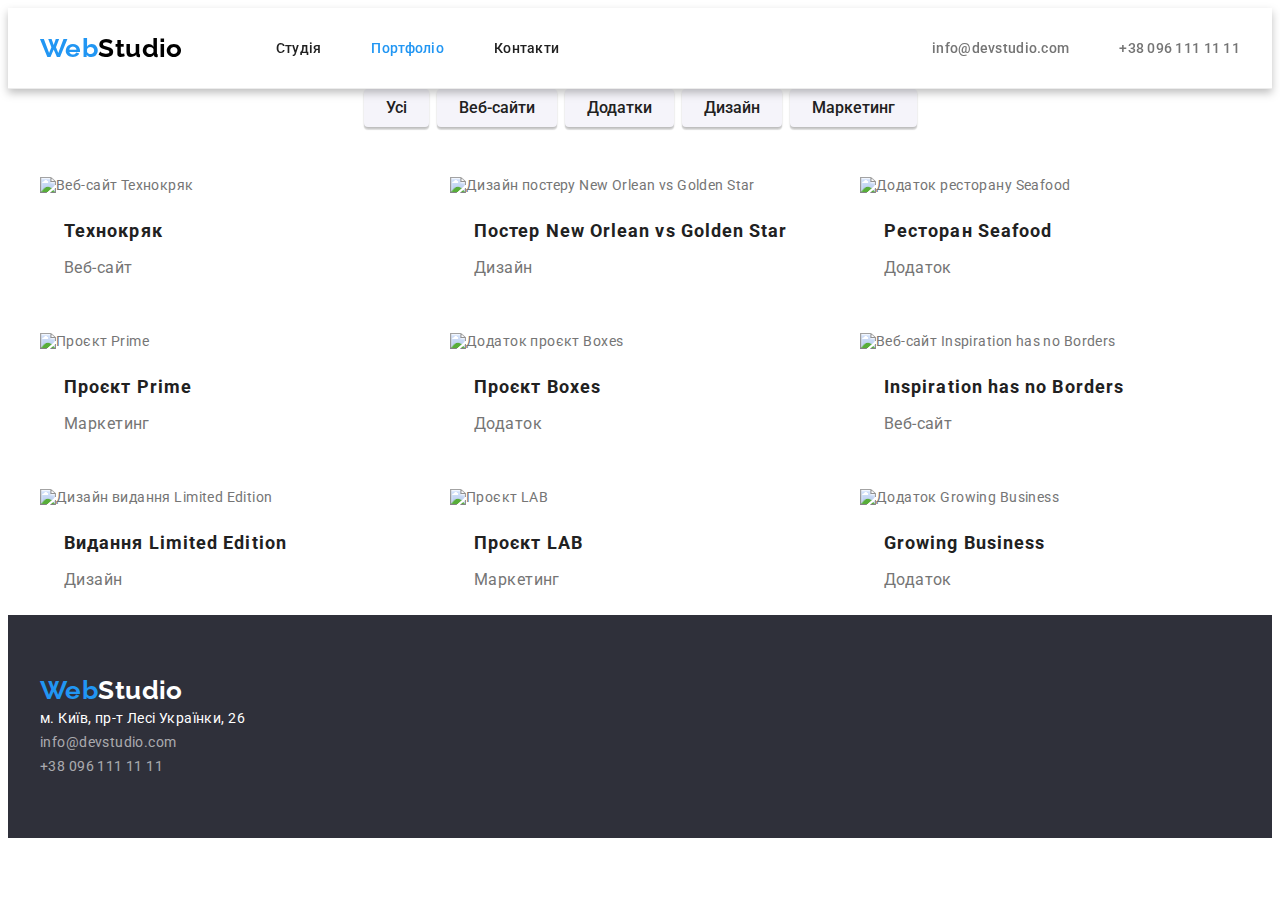
==== portfolio.html @ 8a335c9f "Create index.html" ====
<!DOCTYPE html>
<html lang="uk">
<head>
    <meta charset="UTF-8">
    <meta http-equiv="X-UA-Compatible" content="IE=edge">
    <meta name="viewport" content="width=device-width, initial-scale=1.0">
    <title>Портфоліо</title>
    <!-- Fonts -->
    <link rel="preconnect" href="https://fonts.googleapis.com" />
    <link rel="preconnect" href="https://fonts.gstatic.com" crossorigin />
    <link
      href="https://fonts.googleapis.com/css2?family=Raleway:wght@700&family=Roboto:wght@400;500;700;900&display=swap"
      rel="stylesheet"
    />
      <!-- Normalize -->
      <link rel="stylesheet" href="https://cdnjs.cloudflare.com/ajax/libs/modern-normalize/1.1.0/modern-normalize.min.css"
        integrity="sha512-wpPYUAdjBVSE4KJnH1VR1HeZfpl1ub8YT/NKx4PuQ5NmX2tKuGu6U/JRp5y+Y8XG2tV+wKQpNHVUX03MfMFn9Q=="
        crossorigin="anonymous" referrerpolicy="no-referrer" />
      <!-- Custom styles -->
    <link rel="stylesheet" href="./css/styles.css" />
<body>
  <!-- Шапка -->
<header class="header">
  <div class="header-container container">
<nav class="header-nav">
  <a href="./index.html" class="header-logo logo link">Web<span class="header-logo-second">Studio</span></a>
  <ul class="nav-list list">
    <li class="nav-item"><a href="./index.html" class="header-link nav link">Студія</a></li>
    <li class="nav-item"><a href="" class="header-link nav current link">Портфоліо</a></li>
    <li class="nav-item"><a href="" class="header-link nav link">Контакти</a></li>
  </ul>
</nav>
<ul class="contacts-list list">
  <li class="contacts-item"><a href="mailto:info@devstudio.com" class="header-link contact link">info@devstudio.com</a></li>
  <li class="contacts-item"><a href="tel:+380961111111" class="header-link contact link">+38 096 111 11 11</a></li>
</ul>
  </div>
</header>
  <main>
    <!-- Портфолio -->
   <section>
    <div class="container">
<h1 class="visually-hidden">Портфоліо</h1>
<ul class="filters-list list">
  <li class="filter-item"><button type="button" class="filter">Усі</button></li>
  <li class="filter-item"><button type="button" class="filter">Веб-сайти</button></li>
  <li class="filter-item"><button type="button" class="filter">Додатки</button></li>
  <li class="filter-item"><button type="button" class="filter">Дизайн</button></li>
  <li class="filter-item"><button type="button" class="filter">Маркетинг</button></li>
</ul>
<ul class="portfolio-list list">
  <li class="portfolio-item">
    <a href="" class="portfolio-link link">
      <img class="portfolio-img" src="./images/tehnokryak.jpg" alt="Веб-сайт Технокряк" width="370">
      <div class="portfolio-desc">
       <h2 class="portfolio-title">Технокряк</h2>
       <p class="portfolio-text">Веб-сайт</p>
      </div>
      
    </a>
  </li>
  <li class="portfolio-item">
    <a href="" class="portfolio-link link">
      <img class="portfolio-img" src="./images/poster-new-orlean.jpg" alt="Дизайн постеру New Orlean vs Golden Star" width="370">
      <div class="portfolio-desc">
        <h2 class="portfolio-title">Постер New Orlean vs Golden Star</h2>
        <p class="portfolio-text">Дизайн</p>
      </div>
      
    </a>
  </li>
  <li class="portfolio-item">
    <a href="" class="portfolio-link link">
      <img class="portfolio-img" src="./images/restaurant-seafood.jpg" alt="Додаток ресторану Seafood" width="370">
      <div class="portfolio-desc">
        <h2 class="portfolio-title">Ресторан Seafood</h2>
        <p class="portfolio-text">Додаток</p>
      </div>
      
    </a>
  </li>
  <li class="portfolio-item">
    <a href="" class="portfolio-link link">
      <img class="portfolio-img" src="./images/project-prime.jpg" alt="Проєкт Prime" width="370">
      <div class="portfolio-desc">
        <h2 class="portfolio-title">Проєкт Prime</h2>
        <p class="portfolio-text">Маркетинг</p>
      </div>
     
    </a>
  </li>
  <li class="portfolio-item">
    <a href="" class="portfolio-link link">
      <img class="portfolio-img" src="./images/project-boxes.jpg" alt="Додаток проєкт Boxes" width="370">
      <div class="portfolio-desc">
        <h2 class="portfolio-title">Проєкт Boxes</h2>
        <p class="portfolio-text">Додаток</p>
      </div>
     
    </a>
  </li>
  <li class="portfolio-item">
    <a href="" class="portfolio-link link">
      <img class="portfolio-img" src="./images/site-inspiration.jpg" alt="Веб-сайт Inspiration has no Borders" width="370">
      <div class="portfolio-desc">
        <h2 class="portfolio-title">Inspiration has no Borders</h2>
        <p class="portfolio-text">Веб-сайт</p>
      </div>
    </a>
  </li>
  <li class="portfolio-item">
    <a href="" class="portfolio-link link">
      <img class="portfolio-img" src="./images/press-limited-edition.jpg" alt="Дизайн видання Limited Edition" width="370">
      <div class="portfolio-desc">
        <h2 class="portfolio-title">Видання Limited Edition</h2>
        <p class="portfolio-text">Дизайн</p>
      </div>
      
    </a>
  </li>
  <li class="portfolio-item">
    <a href="" class="portfolio-link link">
      <img class="portfolio-img" src="./images/project-lab.jpg" alt="Проєкт LAB" width="370">
      <div class="portfolio-desc">
        <h2 class="portfolio-title">Проєкт LAB</h2>
        <p class="portfolio-text">Маркетинг</p>
      </div>
      
    </a>
  </li>
  <li class="portfolio-item">
    <a href="" class="portfolio-link link">
      <img class="portfolio-img" src="./images/app-growing-business.jpg" alt="Додаток Growing Business" width="370">
      <div class="portfolio-desc">
        <h2 class="portfolio-title">Growing Business</h2>
        <p class="portfolio-text">Додаток</p>
      </div>
      
    </a>
  </li>
</ul>
    </div>
    
   </section> 
  </main>
  <!-- Підвал -->
<footer class="footer">
  <div class="container">
<a href="./index.html" class="footer-logo logo link">Web<span class="footer-logo-second">Studio</span></a>
<address>
  <ul class="list">
    <li>
      <a href="https://goo.gl/maps/5q8pYB3vYGdETD7o6" target="_blank" rel="noopener noreferrer nofollow"
        class="footer-link address link">м. Київ, пр-т Лесі Українки, 26</a>
    </li>
    <li><a href="mailto:info@devstudio.com" class="footer-link link">info@devstudio.com</a></li>
    <li><a href="tel:+380961111111" class="footer-link link">+38 096 111 11 11</a></li>
  </ul>
</address>
  </div>
</footer>
</body>
</html>
---- css/styles.css ----
:root {
    --main-color: #757575;
    --title-color: #212121;
    --accent-color: #2196F3;
    --bg-color: #2F303A;
    --main-title-color: #FFFFFF;
    --team-bg-color: #F5F4FA;
}

body {
    font-family: 'Roboto', sans-serif;
    font-size: 14px;
    letter-spacing: 0.03em;
    color: var(--main-color);
    background-color: var(--main-title-color);
}
/* reset styles start */
h1,h2,h3,h4,h5,h6,p{
    margin: 0;
}

img{
    display: block;
}

.list {
    list-style: none;
    margin: 0;
    padding: 0;
}

.link {
    text-decoration: none;
}
/* reset styles end */

.container{
    width: 1200px;
    margin: 0 auto;
    padding: 0 15px;
    /* outline: 2px solid rebeccapurple;
    outline-offset: -2px; */
}

.section{
    padding-top: 94px;
    padding-bottom: 94px;
}

.section-title {
    margin-bottom: 50px;

    font-weight: 700;
    font-size: 36px;
    line-height: calc(42/36);
    text-align: center;
    color: var(--title-color);
}

.visually-hidden {
    position: absolute;
    width: 1px;
    height: 1px;
    margin: -1px;
    border: 0;
    padding: 0;

    white-space: nowrap;
    clip-path: inset(100%);
    clip: rect(0 0 0 0);
    overflow: hidden;
}

/* Шапка */
.header-container{
    display: flex;
    align-items: center;
}

.header {
    border-bottom: 1px solid #ECECEC;
    background-color: var(--main-title-color);

    filter: drop-shadow(0px 4px 4px rgba(0, 0, 0, 0.25));

}

.logo {
    font-family: 'Raleway', sans-serif;
    font-weight: 700;
    font-size: 26px;
    line-height: calc(31/26);
    color: var(--accent-color);
}

.header-logo{
margin-right: 93px; 
}

.header-logo-second {
    color: #000000;
}

.header-nav{
    display: flex;
    align-items: center;
    margin-right: auto;
}

.nav-list,
.contacts-list{
    display: flex;
    align-items: center;
}

.nav-item:not(:last-child),
.contacts-item:not(:last-child){
    margin-right: 50px;
}

.header-link {
    display: block;
    padding: 32px 0px;

    font-weight: 500;
    line-height: calc(16/14);
    letter-spacing: 0.02em;
}

.header-link.nav {
    color: var(--title-color);
}

.header-link.contact {
    color: var(--main-color);
}

.header-link:hover,
.header-link:focus,
.header-link.current {
    color: var(--accent-color);
}

/* Герой */

.hero {
    padding-top: 200px;
    padding-bottom: 200px;
    text-align: center;
    background-color: var(--bg-color);
}

.hero-title {
    margin-bottom: 30px;

    font-weight: 900;
    font-size: 44px;
    line-height: calc(60/44);
    text-align: center;
    letter-spacing: 0.06em;
    text-transform: uppercase;
    color: var(--main-title-color);
}

.button {
    border:0;
    border-radius: 4px;
    padding:10px 32px;

    font-family: inherit;
    font-weight: 700;
    font-size: 16px;
    line-height: calc(30/16);
    letter-spacing: 0.06em;
    cursor: pointer;
    color: var(--main-title-color);
    background-color: var(--accent-color);
}

.button:hover,
.button:focus {
    color: var(--accent-color);
    background-color: var(--main-title-color);
}

/* Особливості */
.qualities-list{
    display: flex;
}

.qualities-item:not(:last-child){
    margin-right: 30px;
}
.qualities-title {
    margin-bottom: 10px;

    font-weight: 700;
    font-size: 14px;
    line-height: calc(16/14);
    text-transform: uppercase;
    color: var(--title-color);
}

.qualities-text {
    line-height: calc(24/14);
}

/* Чим ми займаємося */
.about-list{
    display: flex;
    gap:30px;
}

/* Наша команда */
.team {
    background-color: var(--team-bg-color);
}

.team-list{
    display: flex;
    gap:30px;
}

.team-item {
    background-color: var(--main-title-color);
}

.team-img {
    margin-bottom: 30px;
}
.team-title {
    margin-bottom: 10px;

    font-weight: 500;
    font-size: 16px;
    text-align: center;
    line-height: calc(19/16);
    color: var(--title-color);
}

.team-text {
    margin-bottom: 30px;
    
    font-size: 16px;
    text-align: center;
    line-height: calc(19/16);
}

/* Підвал */
.footer {
    padding-top: 60px;
    padding-bottom: 60px;

    background-color: var(--bg-color);
}

.footer-logo {
    margin-bottom: 20px;
}

.footer-logo-second {
    color: var(--main-title-color);
}

.footer-link {
    line-height: calc(24/14);
    font-style: normal;
    color: rgba(255, 255, 255, 0.6);
}

.footer-link.address {
    color: var(--main-title-color);
}

.footer-link:hover,
.footer-link:focus {
    color: var(--accent-color);
}

/* Стилі portfolio.html */
.filters-list{
display: flex;
justify-content:center;
margin-bottom: 50px;
}

.filter {
    padding: 6px 22px;
    border:0;
    border-radius: 4px;

    font-family: inherit;
    font-weight: 500;
    font-size: 16px;
    line-height: calc(26/16);
    cursor: pointer;
    background-color: var(--team-bg-color);
    color: var(--title-color);
    
    box-shadow: 0px 3px 1px rgba(0, 0, 0, 0.1), 0px 1px 2px rgba(0, 0, 0, 0.08), 0px 2px 2px rgba(0, 0, 0, 0.12);

}

 .filter-item:not(:last-child) {
    margin-right: 8px;
} 

.filter:hover,
.filter:focus {
    background-color: var(--accent-color);
    color: var(--main-title-color);
}

.portfolio-list{
    display: flex;
    flex-wrap: wrap;
    gap:30px;
}

.portfolio-item {
   flex-basis: calc((100% - 30px * 2)/3);

    background-color: var(--main-title-color);
}

.portfolio-link {
    color: var(--main-color);
}

.portfolio-desc{
padding:20px 24px;
}

.portfolio-title {
    margin-bottom: 4px;

    font-weight: 700;
    font-size: 18px;
    line-height: calc(36/18);
    letter-spacing: 0.06em;
    color: var(--title-color);
}

.portfolio-text {
    font-size: 16px;
    line-height: calc(30/16);
}
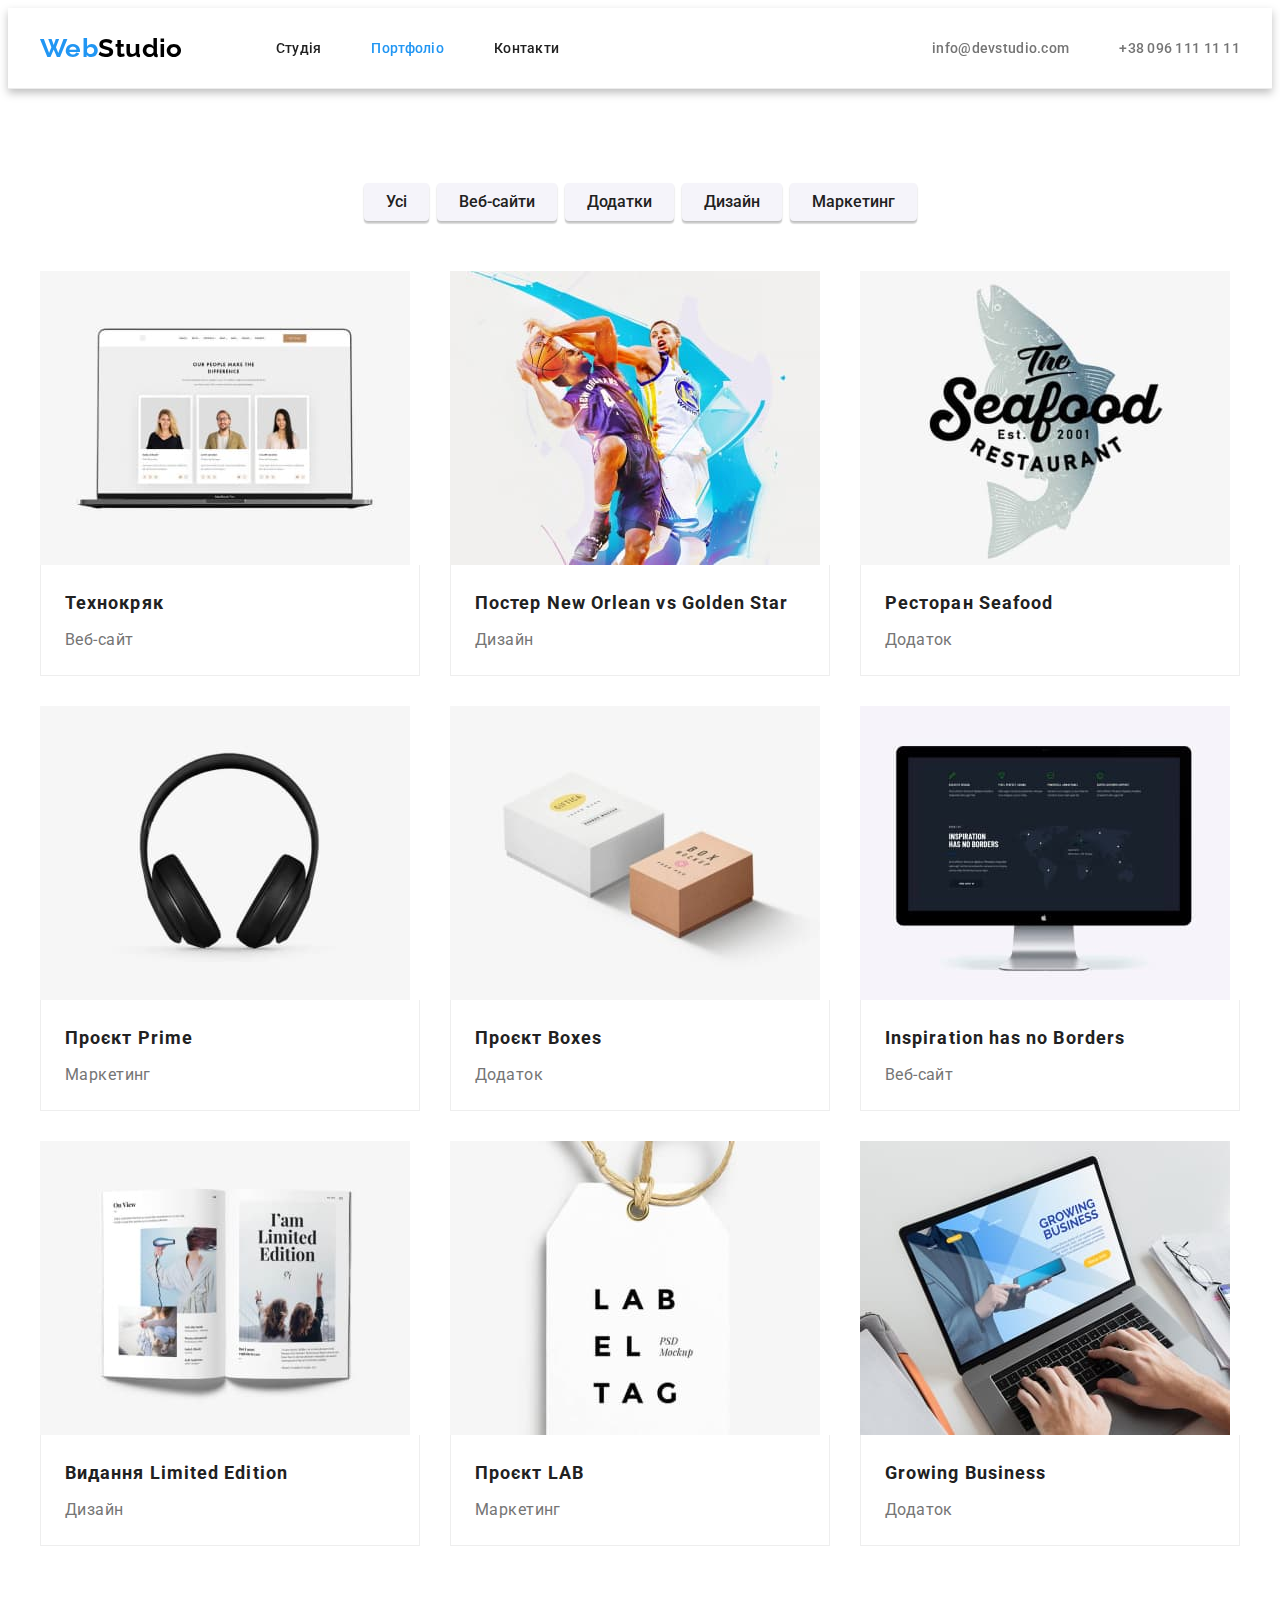
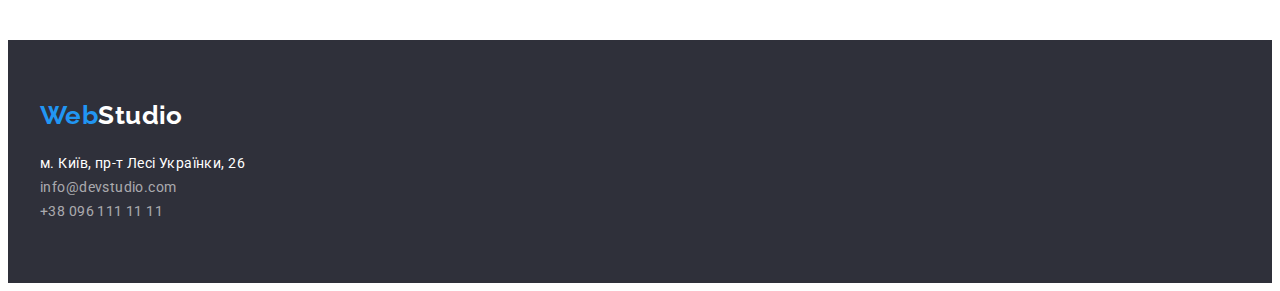
==== commit b1b13760: "Add styles" ====
--- a/portfolio.html
+++ b/portfolio.html
@@ -1,163 +1,171 @@
 <!DOCTYPE html>
 <html lang="uk">
+
 <head>
-    <meta charset="UTF-8">
-    <meta http-equiv="X-UA-Compatible" content="IE=edge">
-    <meta name="viewport" content="width=device-width, initial-scale=1.0">
-    <title>Портфоліо</title>
-    <!-- Fonts -->
-    <link rel="preconnect" href="https://fonts.googleapis.com" />
-    <link rel="preconnect" href="https://fonts.gstatic.com" crossorigin />
-    <link
-      href="https://fonts.googleapis.com/css2?family=Raleway:wght@700&family=Roboto:wght@400;500;700;900&display=swap"
-      rel="stylesheet"
-    />
-      <!-- Normalize -->
-      <link rel="stylesheet" href="https://cdnjs.cloudflare.com/ajax/libs/modern-normalize/1.1.0/modern-normalize.min.css"
-        integrity="sha512-wpPYUAdjBVSE4KJnH1VR1HeZfpl1ub8YT/NKx4PuQ5NmX2tKuGu6U/JRp5y+Y8XG2tV+wKQpNHVUX03MfMFn9Q=="
-        crossorigin="anonymous" referrerpolicy="no-referrer" />
-      <!-- Custom styles -->
-    <link rel="stylesheet" href="./css/styles.css" />
+  <meta charset="UTF-8">
+  <meta http-equiv="X-UA-Compatible" content="IE=edge">
+  <meta name="viewport" content="width=device-width, initial-scale=1.0">
+  <title>Портфоліо</title>
+  <!-- Fonts -->
+  <link rel="preconnect" href="https://fonts.googleapis.com" />
+  <link rel="preconnect" href="https://fonts.gstatic.com" crossorigin />
+  <link href="https://fonts.googleapis.com/css2?family=Raleway:wght@700&family=Roboto:wght@400;500;700;900&display=swap"
+    rel="stylesheet" />
+  <!-- Normalize -->
+  <link rel="stylesheet" href="https://cdnjs.cloudflare.com/ajax/libs/modern-normalize/1.1.0/modern-normalize.min.css"
+    integrity="sha512-wpPYUAdjBVSE4KJnH1VR1HeZfpl1ub8YT/NKx4PuQ5NmX2tKuGu6U/JRp5y+Y8XG2tV+wKQpNHVUX03MfMFn9Q=="
+    crossorigin="anonymous" referrerpolicy="no-referrer" />
+  <!-- Custom styles -->
+  <link rel="stylesheet" href="./css/styles.css" />
+
 <body>
   <!-- Шапка -->
-<header class="header">
-  <div class="header-container container">
-<nav class="header-nav">
-  <a href="./index.html" class="header-logo logo link">Web<span class="header-logo-second">Studio</span></a>
-  <ul class="nav-list list">
-    <li class="nav-item"><a href="./index.html" class="header-link nav link">Студія</a></li>
-    <li class="nav-item"><a href="" class="header-link nav current link">Портфоліо</a></li>
-    <li class="nav-item"><a href="" class="header-link nav link">Контакти</a></li>
-  </ul>
-</nav>
-<ul class="contacts-list list">
-  <li class="contacts-item"><a href="mailto:info@devstudio.com" class="header-link contact link">info@devstudio.com</a></li>
-  <li class="contacts-item"><a href="tel:+380961111111" class="header-link contact link">+38 096 111 11 11</a></li>
-</ul>
-  </div>
-</header>
+  <header class="header">
+    <div class="header-container container">
+      <nav class="header-nav">
+        <a href="./index.html" class="header-logo logo link">Web<span class="header-logo-second">Studio</span></a>
+        <ul class="nav-list list">
+          <li class="nav-item"><a href="./index.html" class="header-link nav link">Студія</a></li>
+          <li class="nav-item"><a href="" class="header-link nav current link">Портфоліо</a></li>
+          <li class="nav-item"><a href="" class="header-link nav link">Контакти</a></li>
+        </ul>
+      </nav>
+      <ul class="contacts-list list">
+        <li class="contacts-item"><a href="mailto:info@devstudio.com"
+            class="header-link contact link">info@devstudio.com</a></li>
+        <li class="contacts-item"><a href="tel:+380961111111" class="header-link contact link">+38 096 111 11 11</a>
+        </li>
+      </ul>
+    </div>
+  </header>
   <main>
     <!-- Портфолio -->
-   <section>
-    <div class="container">
-<h1 class="visually-hidden">Портфоліо</h1>
-<ul class="filters-list list">
-  <li class="filter-item"><button type="button" class="filter">Усі</button></li>
-  <li class="filter-item"><button type="button" class="filter">Веб-сайти</button></li>
-  <li class="filter-item"><button type="button" class="filter">Додатки</button></li>
-  <li class="filter-item"><button type="button" class="filter">Дизайн</button></li>
-  <li class="filter-item"><button type="button" class="filter">Маркетинг</button></li>
-</ul>
-<ul class="portfolio-list list">
-  <li class="portfolio-item">
-    <a href="" class="portfolio-link link">
-      <img class="portfolio-img" src="./images/tehnokryak.jpg" alt="Веб-сайт Технокряк" width="370">
-      <div class="portfolio-desc">
-       <h2 class="portfolio-title">Технокряк</h2>
-       <p class="portfolio-text">Веб-сайт</p>
+    <section class="section">
+      <div class="container">
+        <h1 class="visually-hidden">Портфоліо</h1>
+        <ul class="filters-list list">
+          <li class="filter-item"><button type="button" class="filter">Усі</button></li>
+          <li class="filter-item"><button type="button" class="filter">Веб-сайти</button></li>
+          <li class="filter-item"><button type="button" class="filter">Додатки</button></li>
+          <li class="filter-item"><button type="button" class="filter">Дизайн</button></li>
+          <li class="filter-item"><button type="button" class="filter">Маркетинг</button></li>
+        </ul>
+        <ul class="portfolio-list list">
+          <li class="portfolio-item">
+            <a href="" class="portfolio-link link">
+              <img class="portfolio-img" src="./images/tehnokryak.jpg" alt="Веб-сайт Технокряк" width="370">
+              <div class="portfolio-desc">
+                <h2 class="portfolio-title">Технокряк</h2>
+                <p class="portfolio-text">Веб-сайт</p>
+              </div>
+
+            </a>
+          </li>
+          <li class="portfolio-item">
+            <a href="" class="portfolio-link link">
+              <img class="portfolio-img" src="./images/poster-new-orlean.jpg"
+                alt="Дизайн постеру New Orlean vs Golden Star" width="370">
+              <div class="portfolio-desc">
+                <h2 class="portfolio-title">Постер New Orlean vs Golden Star</h2>
+                <p class="portfolio-text">Дизайн</p>
+              </div>
+
+            </a>
+          </li>
+          <li class="portfolio-item">
+            <a href="" class="portfolio-link link">
+              <img class="portfolio-img" src="./images/restaurant-seafood.jpg" alt="Додаток ресторану Seafood"
+                width="370">
+              <div class="portfolio-desc">
+                <h2 class="portfolio-title">Ресторан Seafood</h2>
+                <p class="portfolio-text">Додаток</p>
+              </div>
+
+            </a>
+          </li>
+          <li class="portfolio-item">
+            <a href="" class="portfolio-link link">
+              <img class="portfolio-img" src="./images/project-prime.jpg" alt="Проєкт Prime" width="370">
+              <div class="portfolio-desc">
+                <h2 class="portfolio-title">Проєкт Prime</h2>
+                <p class="portfolio-text">Маркетинг</p>
+              </div>
+
+            </a>
+          </li>
+          <li class="portfolio-item">
+            <a href="" class="portfolio-link link">
+              <img class="portfolio-img" src="./images/project-boxes.jpg" alt="Додаток проєкт Boxes" width="370">
+              <div class="portfolio-desc">
+                <h2 class="portfolio-title">Проєкт Boxes</h2>
+                <p class="portfolio-text">Додаток</p>
+              </div>
+
+            </a>
+          </li>
+          <li class="portfolio-item">
+            <a href="" class="portfolio-link link">
+              <img class="portfolio-img" src="./images/site-inspiration.jpg" alt="Веб-сайт Inspiration has no Borders"
+                width="370">
+              <div class="portfolio-desc">
+                <h2 class="portfolio-title">Inspiration has no Borders</h2>
+                <p class="portfolio-text">Веб-сайт</p>
+              </div>
+            </a>
+          </li>
+          <li class="portfolio-item">
+            <a href="" class="portfolio-link link">
+              <img class="portfolio-img" src="./images/press-limited-edition.jpg" alt="Дизайн видання Limited Edition"
+                width="370">
+              <div class="portfolio-desc">
+                <h2 class="portfolio-title">Видання Limited Edition</h2>
+                <p class="portfolio-text">Дизайн</p>
+              </div>
+
+            </a>
+          </li>
+          <li class="portfolio-item">
+            <a href="" class="portfolio-link link">
+              <img class="portfolio-img" src="./images/project-lab.jpg" alt="Проєкт LAB" width="370">
+              <div class="portfolio-desc">
+                <h2 class="portfolio-title">Проєкт LAB</h2>
+                <p class="portfolio-text">Маркетинг</p>
+              </div>
+
+            </a>
+          </li>
+          <li class="portfolio-item">
+            <a href="" class="portfolio-link link">
+              <img class="portfolio-img" src="./images/app-growing-business.jpg" alt="Додаток Growing Business"
+                width="370">
+              <div class="portfolio-desc">
+                <h2 class="portfolio-title">Growing Business</h2>
+                <p class="portfolio-text">Додаток</p>
+              </div>
+
+            </a>
+          </li>
+        </ul>
       </div>
-      
-    </a>
-  </li>
-  <li class="portfolio-item">
-    <a href="" class="portfolio-link link">
-      <img class="portfolio-img" src="./images/poster-new-orlean.jpg" alt="Дизайн постеру New Orlean vs Golden Star" width="370">
-      <div class="portfolio-desc">
-        <h2 class="portfolio-title">Постер New Orlean vs Golden Star</h2>
-        <p class="portfolio-text">Дизайн</p>
-      </div>
-      
-    </a>
-  </li>
-  <li class="portfolio-item">
-    <a href="" class="portfolio-link link">
-      <img class="portfolio-img" src="./images/restaurant-seafood.jpg" alt="Додаток ресторану Seafood" width="370">
-      <div class="portfolio-desc">
-        <h2 class="portfolio-title">Ресторан Seafood</h2>
-        <p class="portfolio-text">Додаток</p>
-      </div>
-      
-    </a>
-  </li>
-  <li class="portfolio-item">
-    <a href="" class="portfolio-link link">
-      <img class="portfolio-img" src="./images/project-prime.jpg" alt="Проєкт Prime" width="370">
-      <div class="portfolio-desc">
-        <h2 class="portfolio-title">Проєкт Prime</h2>
-        <p class="portfolio-text">Маркетинг</p>
-      </div>
-     
-    </a>
-  </li>
-  <li class="portfolio-item">
-    <a href="" class="portfolio-link link">
-      <img class="portfolio-img" src="./images/project-boxes.jpg" alt="Додаток проєкт Boxes" width="370">
-      <div class="portfolio-desc">
-        <h2 class="portfolio-title">Проєкт Boxes</h2>
-        <p class="portfolio-text">Додаток</p>
-      </div>
-     
-    </a>
-  </li>
-  <li class="portfolio-item">
-    <a href="" class="portfolio-link link">
-      <img class="portfolio-img" src="./images/site-inspiration.jpg" alt="Веб-сайт Inspiration has no Borders" width="370">
-      <div class="portfolio-desc">
-        <h2 class="portfolio-title">Inspiration has no Borders</h2>
-        <p class="portfolio-text">Веб-сайт</p>
-      </div>
-    </a>
-  </li>
-  <li class="portfolio-item">
-    <a href="" class="portfolio-link link">
-      <img class="portfolio-img" src="./images/press-limited-edition.jpg" alt="Дизайн видання Limited Edition" width="370">
-      <div class="portfolio-desc">
-        <h2 class="portfolio-title">Видання Limited Edition</h2>
-        <p class="portfolio-text">Дизайн</p>
-      </div>
-      
-    </a>
-  </li>
-  <li class="portfolio-item">
-    <a href="" class="portfolio-link link">
-      <img class="portfolio-img" src="./images/project-lab.jpg" alt="Проєкт LAB" width="370">
-      <div class="portfolio-desc">
-        <h2 class="portfolio-title">Проєкт LAB</h2>
-        <p class="portfolio-text">Маркетинг</p>
-      </div>
-      
-    </a>
-  </li>
-  <li class="portfolio-item">
-    <a href="" class="portfolio-link link">
-      <img class="portfolio-img" src="./images/app-growing-business.jpg" alt="Додаток Growing Business" width="370">
-      <div class="portfolio-desc">
-        <h2 class="portfolio-title">Growing Business</h2>
-        <p class="portfolio-text">Додаток</p>
-      </div>
-      
-    </a>
-  </li>
-</ul>
-    </div>
-    
-   </section> 
+
+    </section>
   </main>
   <!-- Підвал -->
-<footer class="footer">
-  <div class="container">
-<a href="./index.html" class="footer-logo logo link">Web<span class="footer-logo-second">Studio</span></a>
-<address>
-  <ul class="list">
-    <li>
-      <a href="https://goo.gl/maps/5q8pYB3vYGdETD7o6" target="_blank" rel="noopener noreferrer nofollow"
-        class="footer-link address link">м. Київ, пр-т Лесі Українки, 26</a>
-    </li>
-    <li><a href="mailto:info@devstudio.com" class="footer-link link">info@devstudio.com</a></li>
-    <li><a href="tel:+380961111111" class="footer-link link">+38 096 111 11 11</a></li>
-  </ul>
-</address>
-  </div>
-</footer>
+  <footer class="footer">
+    <div class="container">
+      <a href="./index.html" class="footer-logo logo link">Web<span class="footer-logo-second">Studio</span></a>
+      <address>
+        <ul class="list">
+          <li>
+            <a href="https://goo.gl/maps/5q8pYB3vYGdETD7o6" target="_blank" rel="noopener noreferrer nofollow"
+              class="footer-link address link">м. Київ, пр-т Лесі Українки, 26</a>
+          </li>
+          <li><a href="mailto:info@devstudio.com" class="footer-link link">info@devstudio.com</a></li>
+          <li><a href="tel:+380961111111" class="footer-link link">+38 096 111 11 11</a></li>
+        </ul>
+      </address>
+    </div>
+  </footer>
 </body>
+
 </html>--- a/css/styles.css
+++ b/css/styles.css
@@ -14,12 +14,19 @@
     color: var(--main-color);
     background-color: var(--main-title-color);
 }
+
 /* reset styles start */
-h1,h2,h3,h4,h5,h6,p{
+h1,
+h2,
+h3,
+h4,
+h5,
+h6,
+p {
     margin: 0;
 }
 
-img{
+img {
     display: block;
 }
 
@@ -32,9 +39,10 @@
 .link {
     text-decoration: none;
 }
+
 /* reset styles end */
 
-.container{
+.container {
     width: 1200px;
     margin: 0 auto;
     padding: 0 15px;
@@ -42,7 +50,7 @@
     outline-offset: -2px; */
 }
 
-.section{
+.section {
     padding-top: 94px;
     padding-bottom: 94px;
 }
@@ -72,7 +80,7 @@
 }
 
 /* Шапка */
-.header-container{
+.header-container {
     display: flex;
     align-items: center;
 }
@@ -93,28 +101,28 @@
     color: var(--accent-color);
 }
 
-.header-logo{
-margin-right: 93px; 
+.header-logo {
+    margin-right: 93px;
 }
 
 .header-logo-second {
     color: #000000;
 }
 
-.header-nav{
+.header-nav {
     display: flex;
     align-items: center;
     margin-right: auto;
 }
 
 .nav-list,
-.contacts-list{
+.contacts-list {
     display: flex;
     align-items: center;
 }
 
 .nav-item:not(:last-child),
-.contacts-item:not(:last-child){
+.contacts-item:not(:last-child) {
     margin-right: 50px;
 }
 
@@ -163,9 +171,9 @@
 }
 
 .button {
-    border:0;
+    border: 0;
     border-radius: 4px;
-    padding:10px 32px;
+    padding: 10px 32px;
 
     font-family: inherit;
     font-weight: 700;
@@ -184,13 +192,14 @@
 }
 
 /* Особливості */
-.qualities-list{
-    display: flex;
-}
-
-.qualities-item:not(:last-child){
+.qualities-list {
+    display: flex;
+}
+
+.qualities-item:not(:last-child) {
     margin-right: 30px;
 }
+
 .qualities-title {
     margin-bottom: 10px;
 
@@ -206,9 +215,9 @@
 }
 
 /* Чим ми займаємося */
-.about-list{
-    display: flex;
-    gap:30px;
+.about-list {
+    display: flex;
+    gap: 30px;
 }
 
 /* Наша команда */
@@ -216,9 +225,9 @@
     background-color: var(--team-bg-color);
 }
 
-.team-list{
-    display: flex;
-    gap:30px;
+.team-list {
+    display: flex;
+    gap: 30px;
 }
 
 .team-item {
@@ -228,6 +237,7 @@
 .team-img {
     margin-bottom: 30px;
 }
+
 .team-title {
     margin-bottom: 10px;
 
@@ -240,7 +250,7 @@
 
 .team-text {
     margin-bottom: 30px;
-    
+
     font-size: 16px;
     text-align: center;
     line-height: calc(19/16);
@@ -255,6 +265,7 @@
 }
 
 .footer-logo {
+    display: block;
     margin-bottom: 20px;
 }
 
@@ -278,15 +289,15 @@
 }
 
 /* Стилі portfolio.html */
-.filters-list{
-display: flex;
-justify-content:center;
-margin-bottom: 50px;
+.filters-list {
+    display: flex;
+    justify-content: center;
+    margin-bottom: 50px;
 }
 
 .filter {
     padding: 6px 22px;
-    border:0;
+    border: 0;
     border-radius: 4px;
 
     font-family: inherit;
@@ -296,14 +307,14 @@
     cursor: pointer;
     background-color: var(--team-bg-color);
     color: var(--title-color);
-    
+
     box-shadow: 0px 3px 1px rgba(0, 0, 0, 0.1), 0px 1px 2px rgba(0, 0, 0, 0.08), 0px 2px 2px rgba(0, 0, 0, 0.12);
 
 }
 
- .filter-item:not(:last-child) {
+.filter-item:not(:last-child) {
     margin-right: 8px;
-} 
+}
 
 .filter:hover,
 .filter:focus {
@@ -311,14 +322,14 @@
     color: var(--main-title-color);
 }
 
-.portfolio-list{
+.portfolio-list {
     display: flex;
     flex-wrap: wrap;
-    gap:30px;
+    gap: 30px;
 }
 
 .portfolio-item {
-   flex-basis: calc((100% - 30px * 2)/3);
+    flex-basis: calc((100% - 30px * 2)/3);
 
     background-color: var(--main-title-color);
 }
@@ -327,8 +338,11 @@
     color: var(--main-color);
 }
 
-.portfolio-desc{
-padding:20px 24px;
+.portfolio-desc {
+    padding: 20px 24px;
+    border-bottom: 1px solid #EEEEEE;
+    border-left: 1px solid #EEEEEE;
+    border-right: 1px solid #EEEEEE;
 }
 
 .portfolio-title {
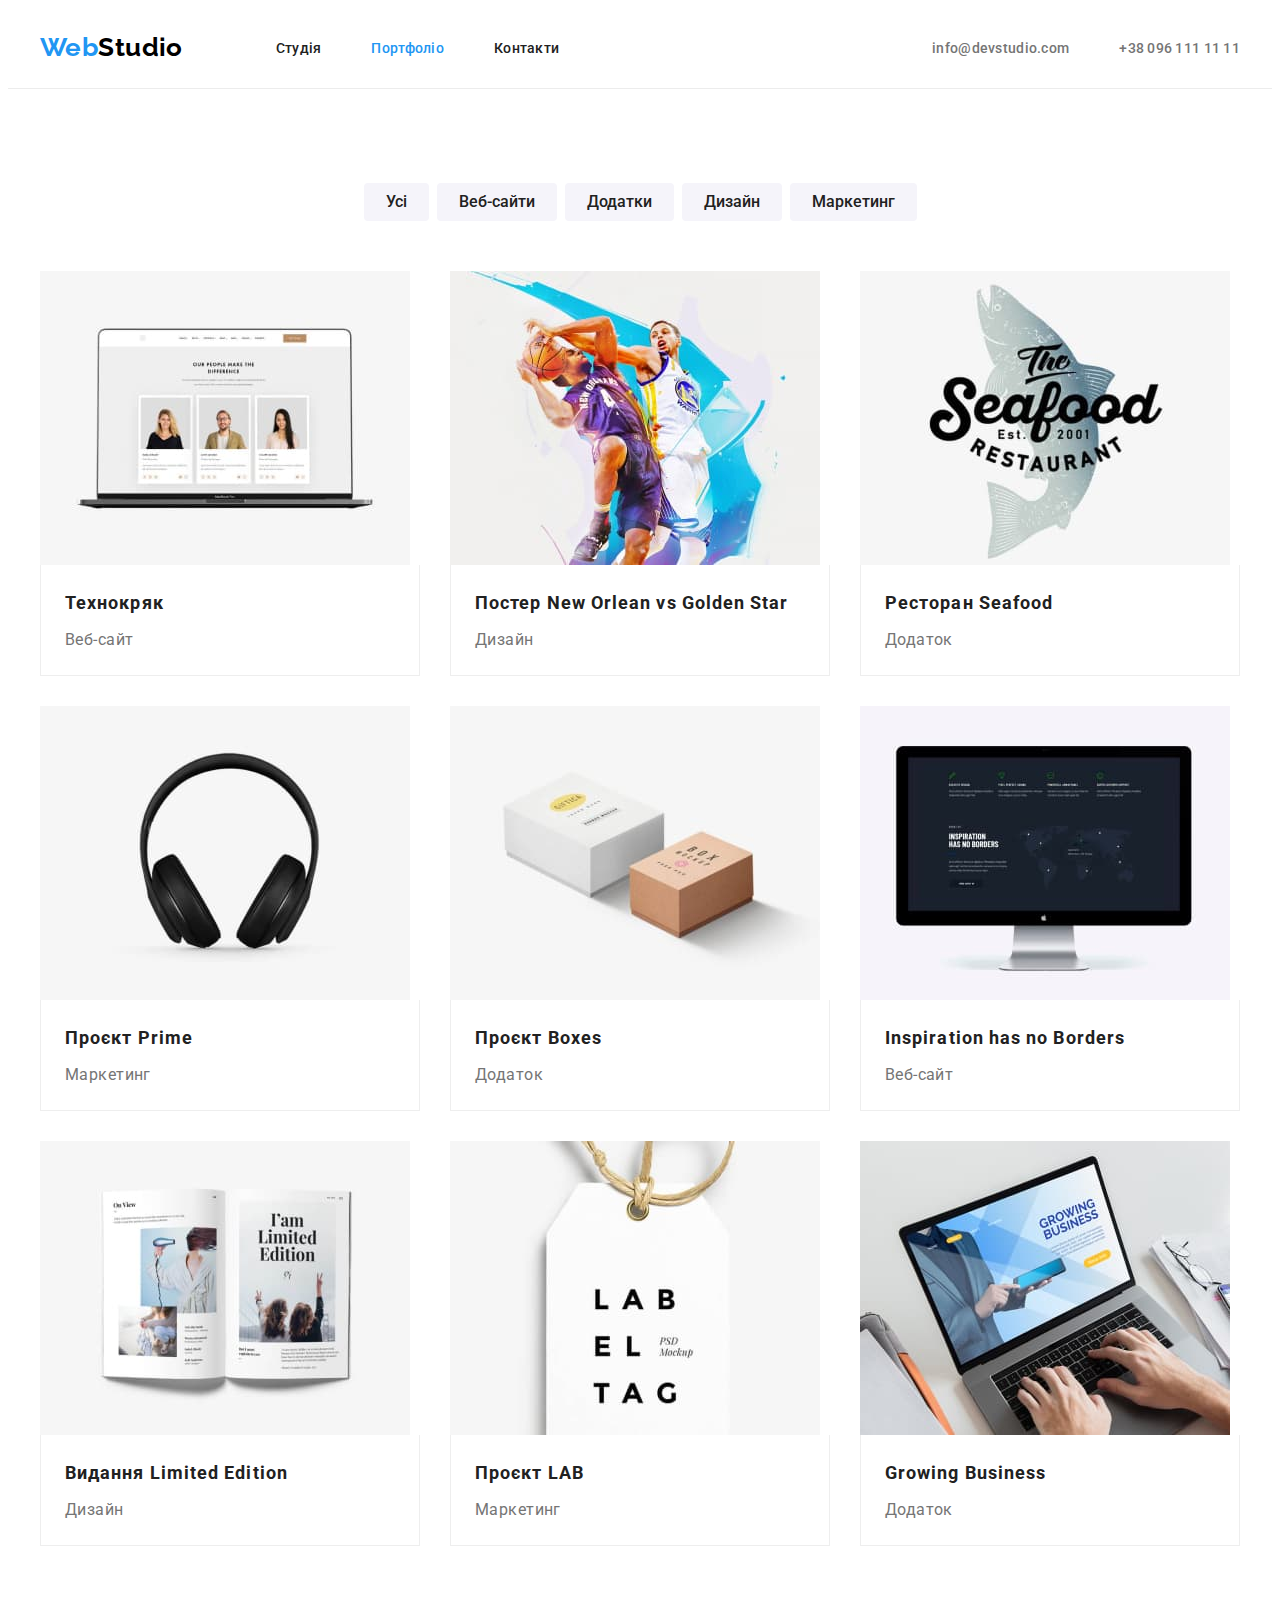
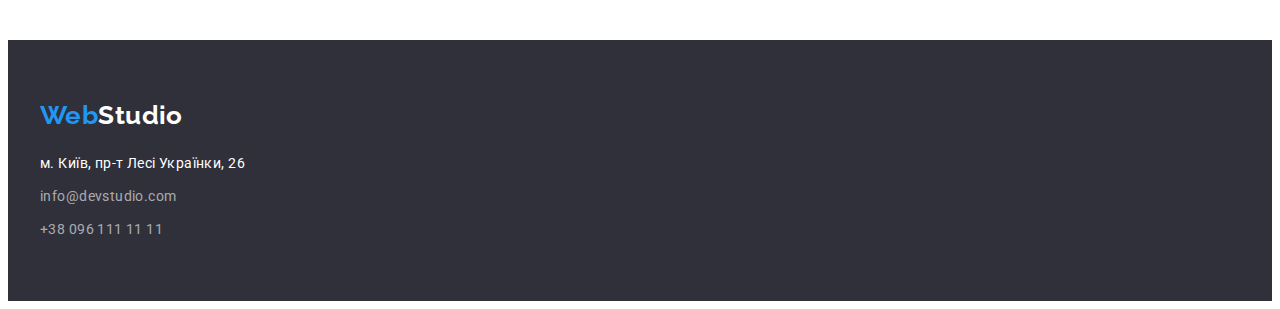
==== commit 9a7eda37: "Corrects mistakes in css" ====
--- a/portfolio.html
+++ b/portfolio.html
@@ -22,8 +22,8 @@
   <!-- Шапка -->
   <header class="header">
     <div class="header-container container">
+      <a href="./index.html" class="header-logo logo link">Web<span class="header-logo-second">Studio</span></a>
       <nav class="header-nav">
-        <a href="./index.html" class="header-logo logo link">Web<span class="header-logo-second">Studio</span></a>
         <ul class="nav-list list">
           <li class="nav-item"><a href="./index.html" class="header-link nav link">Студія</a></li>
           <li class="nav-item"><a href="" class="header-link nav current link">Портфоліо</a></li>
@@ -156,12 +156,13 @@
       <a href="./index.html" class="footer-logo logo link">Web<span class="footer-logo-second">Studio</span></a>
       <address>
         <ul class="list">
-          <li>
+          <li class="address-item">
             <a href="https://goo.gl/maps/5q8pYB3vYGdETD7o6" target="_blank" rel="noopener noreferrer nofollow"
               class="footer-link address link">м. Київ, пр-т Лесі Українки, 26</a>
           </li>
-          <li><a href="mailto:info@devstudio.com" class="footer-link link">info@devstudio.com</a></li>
-          <li><a href="tel:+380961111111" class="footer-link link">+38 096 111 11 11</a></li>
+          <li class="address-item"><a href="mailto:info@devstudio.com" class="footer-link link">info@devstudio.com</a>
+          </li>
+          <li class="address-item"><a href="tel:+380961111111" class="footer-link link">+38 096 111 11 11</a></li>
         </ul>
       </address>
     </div>
--- a/css/styles.css
+++ b/css/styles.css
@@ -87,9 +87,6 @@
 
 .header {
     border-bottom: 1px solid #ECECEC;
-    background-color: var(--main-title-color);
-
-    filter: drop-shadow(0px 4px 4px rgba(0, 0, 0, 0.25));
 
 }
 
@@ -103,6 +100,8 @@
 
 .header-logo {
     margin-right: 93px;
+    padding-top: 24px;
+    padding-bottom: 25px;
 }
 
 .header-logo-second {
@@ -154,8 +153,15 @@
 .hero {
     padding-top: 200px;
     padding-bottom: 200px;
-    text-align: center;
     background-color: var(--bg-color);
+}
+
+.hero-container {
+    display: flex;
+    flex-direction: column;
+    align-items: center;
+    justify-content: center;
+
 }
 
 .hero-title {
@@ -171,9 +177,15 @@
 }
 
 .button {
+    display: flex;
+    align-items: center;
+    justify-content: center;
+    padding: 0;
     border: 0;
     border-radius: 4px;
-    padding: 10px 32px;
+
+    width: 216px;
+    height: 50px;
 
     font-family: inherit;
     font-weight: 700;
@@ -183,21 +195,28 @@
     cursor: pointer;
     color: var(--main-title-color);
     background-color: var(--accent-color);
+
+    box-shadow: 0px 4px 4px rgba(0, 0, 0, 0.15);
 }
 
 .button:hover,
 .button:focus {
-    color: var(--accent-color);
-    background-color: var(--main-title-color);
+    color: var(--main-title-color);
+    background-color: #188CE8;
 }
 
 /* Особливості */
+.qualities {
+    padding-bottom: 0;
+}
+
 .qualities-list {
     display: flex;
-}
-
-.qualities-item:not(:last-child) {
-    margin-right: 30px;
+    gap: 30px;
+}
+
+.qualities-item {
+    flex-basis: calc((100% - 30px * 3)/4);
 }
 
 .qualities-title {
@@ -234,9 +253,15 @@
     background-color: var(--main-title-color);
 }
 
-.team-img {
-    margin-bottom: 30px;
-}
+.team-desc {
+    padding-top: 30px;
+    padding-bottom: 30px;
+    border-radius: 0px 0px 4px 4px;
+
+    box-shadow: 0px 1px 3px rgba(0, 0, 0, 0.12), 0px 1px 1px rgba(0, 0, 0, 0.14), 0px 2px 1px rgba(0, 0, 0, 0.2);
+
+}
+
 
 .team-title {
     margin-bottom: 10px;
@@ -249,8 +274,6 @@
 }
 
 .team-text {
-    margin-bottom: 30px;
-
     font-size: 16px;
     text-align: center;
     line-height: calc(19/16);
@@ -288,6 +311,10 @@
     color: var(--accent-color);
 }
 
+.address-item:not(:last-child) {
+    margin-bottom: 9px;
+}
+
 /* Стилі portfolio.html */
 .filters-list {
     display: flex;
@@ -308,8 +335,6 @@
     background-color: var(--team-bg-color);
     color: var(--title-color);
 
-    box-shadow: 0px 3px 1px rgba(0, 0, 0, 0.1), 0px 1px 2px rgba(0, 0, 0, 0.08), 0px 2px 2px rgba(0, 0, 0, 0.12);
-
 }
 
 .filter-item:not(:last-child) {
@@ -320,6 +345,9 @@
 .filter:focus {
     background-color: var(--accent-color);
     color: var(--main-title-color);
+
+    box-shadow: 0px 3px 1px rgba(0, 0, 0, 0.1), 0px 1px 2px rgba(0, 0, 0, 0.08), 0px 2px 2px rgba(0, 0, 0, 0.12);
+
 }
 
 .portfolio-list {
